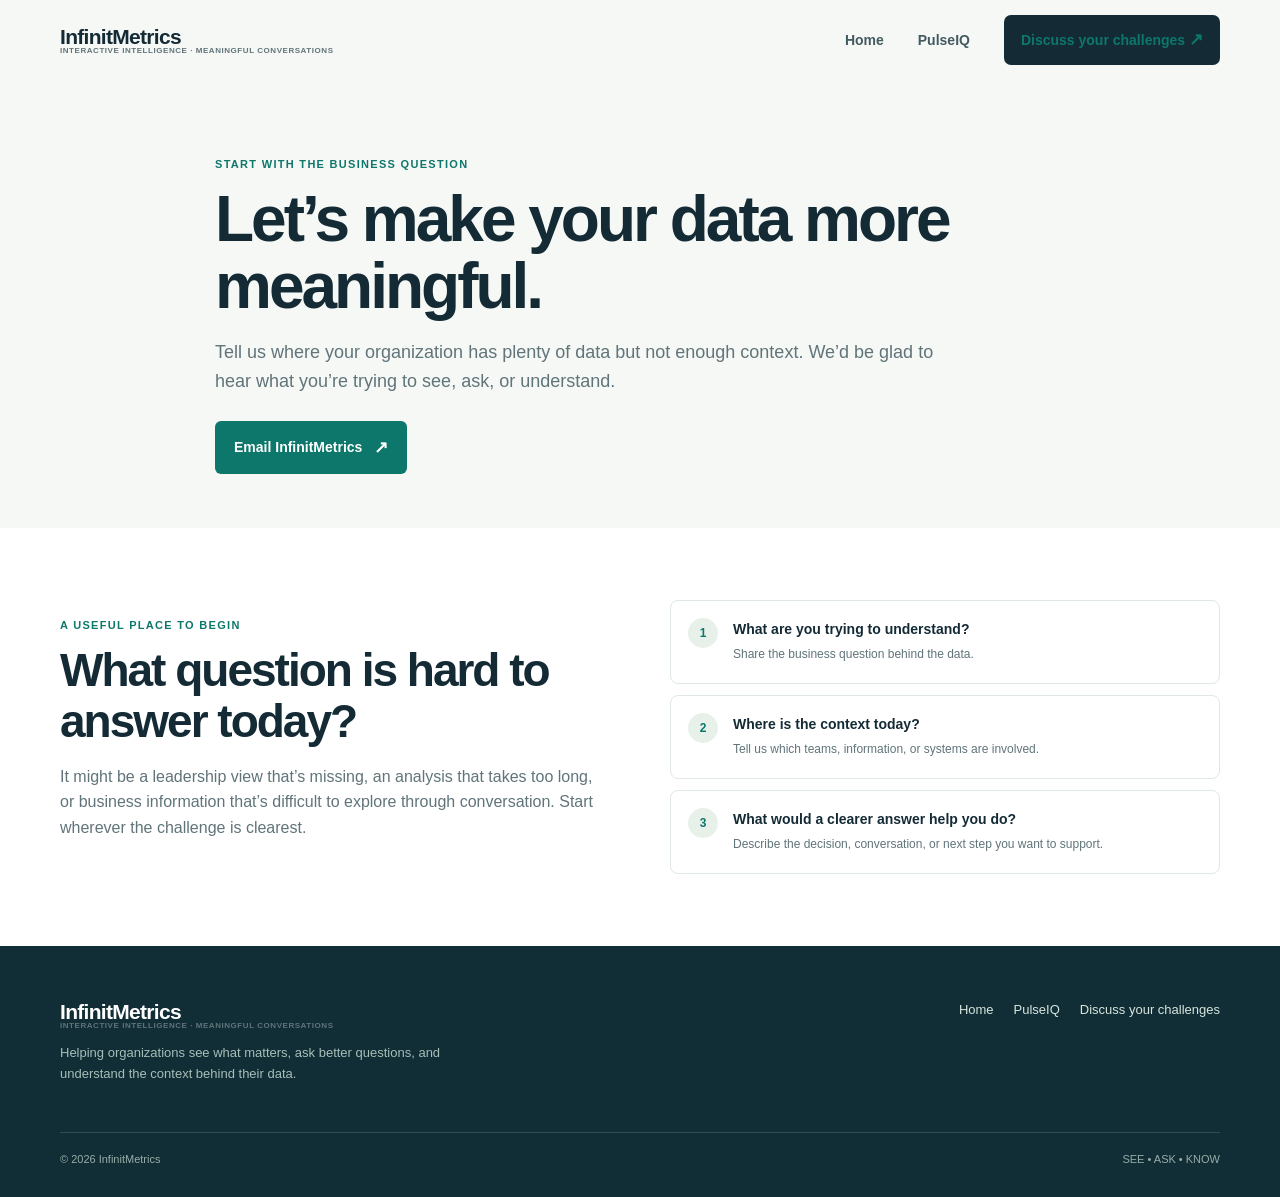
==== discuss.html @ 3799e96c "Add site assets for discuss.html" ====
<!doctype html>
<html lang="en"><head><meta charset="utf-8"><meta name="viewport" content="width=device-width, initial-scale=1"><meta name="description" content="Talk with InfinitMetrics about the business questions your data is not helping you answer."><title>Discuss your challenges | InfinitMetrics</title><link rel="stylesheet" href="assets/site.css"></head><body>
<header class="wrap topbar"><a class="brand" href="index.html"><span>InfinitMetrics<small>INTERACTIVE INTELLIGENCE · MEANINGFUL CONVERSATIONS</small></span></a><button class="menu" aria-label="Open navigation" aria-expanded="false">☰</button><nav class="nav"><a href="index.html">Home</a><a href="pulseiq.html">PulseIQ</a><a class="nav-cta active" href="discuss.html">Discuss your challenges <span class="arrow">↗</span></a></nav></header>
<main><section class="wrap page-hero"><div class="eyebrow">Start with the business question</div><h1>Let’s make your data more meaningful.</h1><p>Tell us where your organization has plenty of data but not enough context. We’d be glad to hear what you’re trying to see, ask, or understand.</p><div class="actions"><a class="button" href="mailto:tgkirubakaran@infinitmetrics.com?subject=InfinitMetrics%20-%20Discuss%20a%20business%20challenge">Email InfinitMetrics <span class="arrow">↗</span></a></div></section>
<section class="band white"><div class="wrap split"><div><div class="eyebrow">A useful place to begin</div><h2>What question is hard to answer today?</h2><p>It might be a leadership view that’s missing, an analysis that takes too long, or business information that’s difficult to explore through conversation. Start wherever the challenge is clearest.</p></div><div class="step-list"><div class="step"><strong>1</strong><div><b>What are you trying to understand?</b><span>Share the business question behind the data.</span></div></div><div class="step"><strong>2</strong><div><b>Where is the context today?</b><span>Tell us which teams, information, or systems are involved.</span></div></div><div class="step"><strong>3</strong><div><b>What would a clearer answer help you do?</b><span>Describe the decision, conversation, or next step you want to support.</span></div></div></div></div></section>
<footer class="footer"><div class="wrap"><div class="footer-main"><div><a class="brand" href="index.html"><span>InfinitMetrics<small>INTERACTIVE INTELLIGENCE · MEANINGFUL CONVERSATIONS</small></span></a><p>Helping organizations see what matters, ask better questions, and understand the context behind their data.</p></div><div class="footer-links"><a href="index.html">Home</a><a href="pulseiq.html">PulseIQ</a><a href="discuss.html">Discuss your challenges</a></div></div><div class="footer-bottom"><span>© 2026 InfinitMetrics</span><span>SEE • ASK • KNOW</span></div></div></footer><script src="assets/site.js"></script></body></html>
---- assets/site.css ----
:root{--ink:#142b36;--muted:#60747a;--paper:#f6f8f5;--white:#fff;--line:#dfe8e2;--green:#0d776b;--lime:#c6f078;--pale:#e8f1e9;--navy:#12323b;--serif:'Segoe UI',Arial,sans-serif;--sans:'Segoe UI',Arial,sans-serif}
*{box-sizing:border-box}html{scroll-behavior:smooth}body{margin:0;background:var(--paper);color:var(--ink);font-family:var(--sans);line-height:1.6}a{color:inherit;text-decoration:none}.wrap{width:min(1160px,calc(100% - 48px));margin:auto}.topbar{height:80px;display:flex;align-items:center;justify-content:space-between}.brand{font:800 21px var(--serif);letter-spacing:-.7px;display:flex;align-items:center;gap:11px}.brand-mark{width:30px;height:30px;border:2px solid var(--green);border-radius:9px;position:relative;transform:rotate(-8deg)}.brand-mark:before,.brand-mark:after{content:"";position:absolute;background:var(--green);border-radius:3px}.brand-mark:before{width:13px;height:3px;top:7px;left:6px}.brand-mark:after{width:3px;height:13px;top:7px;left:6px}.brand small{font:600 9px var(--sans);font-size:8px;letter-spacing:.55px;color:var(--muted);display:block;margin-top:-3px;white-space:nowrap}.nav{display:flex;align-items:center;gap:34px;font-size:14px;font-weight:600;color:#425a60}.nav a:hover,.nav a.active{color:var(--green)}.nav .nav-cta{background:var(--ink);color:#fff;padding:11px 17px;border-radius:7px}.nav .nav-cta:hover{background:var(--green);color:white}.menu{display:none;background:none;border:0;font-size:25px;color:var(--ink)}
.eyebrow{color:var(--green);font-weight:700;letter-spacing:1.3px;text-transform:uppercase;font-size:11px}.hero{padding:72px 0 86px;display:grid;grid-template-columns:1.05fr .95fr;gap:70px;align-items:center}.hero h1{font:700 clamp(42px,5.3vw,66px)/1.06 var(--serif);letter-spacing:-3.4px;margin:17px 0 21px;max-width:690px}.hero p.lead{font-size:18px;color:var(--muted);max-width:555px;margin:0 0 27px;line-height:1.65}.actions{display:flex;align-items:center;gap:13px;flex-wrap:wrap}.button{display:inline-flex;align-items:center;gap:12px;padding:13px 19px;background:var(--green);color:white;border-radius:6px;font-weight:700;font-size:14px}.button:hover{background:var(--ink)}.button.secondary{background:transparent;border:1px solid #c9d7d0;color:var(--ink)}.button.secondary:hover{border-color:var(--green);color:var(--green)}.arrow{font-size:17px}.art{min-height:390px;position:relative;display:grid;place-items:center}.orb{position:absolute;width:340px;height:340px;border-radius:50%;background:radial-gradient(circle at 40% 36%,#e1f4bf 0 9%,#c8e7ae 10% 34%,#d9ebe0 35% 57%,#ecf2e9 58%);filter:saturate(.85)}.orbit{position:absolute;width:390px;height:180px;border:1px solid #9fc7ad;border-radius:50%;transform:rotate(-35deg)}.orbit.two{transform:rotate(52deg);width:410px;height:195px;border-color:#c2d6bc}.node{position:absolute;width:13px;height:13px;border:3px solid #fff;border-radius:50%;background:var(--green);box-shadow:0 0 0 1px #88b69d}.node.n1{top:64px;left:25%}.node.n2{right:13%;top:44%}.node.n3{bottom:52px;left:33%}.node.n4{top:20%;right:31%}.signal-card{position:relative;background:rgba(255,255,255,.93);border:1px solid #e0e9e1;box-shadow:0 22px 54px #3556471b;border-radius:12px;width:min(340px,88%);padding:23px 23px 20px;z-index:1}.signal-top{display:flex;justify-content:space-between;align-items:center;color:var(--muted);font-size:11px;font-weight:700}.signal-live{color:var(--green);display:flex;align-items:center;gap:6px}.signal-live:before{content:"";width:6px;height:6px;background:#5cab6c;border-radius:50%}.signal-card h3{font:700 19px var(--serif);margin:22px 0 5px;letter-spacing:-.5px}.signal-card p{font-size:12px;color:var(--muted);margin:0 0 20px}.mini-flow{display:grid;grid-template-columns:1fr 18px 1fr 18px 1fr;align-items:center;text-align:center}.mini-flow div{padding:12px 4px;background:#f1f6f1;border-radius:6px;font-size:10px;font-weight:700}.mini-flow span{color:#86a793;font-size:13px}.signal-bottom{border-top:1px solid var(--line);margin-top:17px;padding-top:12px;font-size:10px;color:var(--muted);display:flex;justify-content:space-between}.signal-bottom strong{color:var(--ink)}
.band{padding:72px 0}.band.white{background:#fff}.section-head{max-width:680px;margin-bottom:34px}.section-head h2{font:700 clamp(31px,3.8vw,44px)/1.14 var(--serif);letter-spacing:-1.8px;margin:10px 0 12px}.section-head p{color:var(--muted);margin:0;font-size:16px}.three{display:grid;grid-template-columns:repeat(3,1fr);gap:16px}.tile{padding:25px;background:#fff;border:1px solid var(--line);border-radius:9px;min-height:190px}.tile .num{font:700 11px var(--sans);color:var(--green);letter-spacing:1px}.tile h3{font:700 21px var(--serif);letter-spacing:-.5px;margin:18px 0 7px}.tile p{color:var(--muted);font-size:14px;margin:0}.soft-panel{background:var(--pale);border-radius:12px;padding:38px;display:grid;grid-template-columns:1fr auto;gap:30px;align-items:center}.soft-panel h2{font:700 31px/1.2 var(--serif);letter-spacing:-1.1px;margin:0 0 8px}.soft-panel p{color:var(--muted);margin:0;max-width:630px}.iq-grid{display:grid;grid-template-columns:repeat(2,1fr);gap:16px}.iq-card{border:1px solid var(--line);background:white;border-radius:10px;padding:24px;display:flex;gap:17px;align-items:flex-start}.iq-badge{width:44px;height:44px;border-radius:10px;background:var(--pale);display:grid;place-items:center;color:var(--green);font:800 12px var(--serif);flex:none}.iq-card h3{font:700 19px var(--serif);margin:0 0 3px}.iq-card p{font-size:13px;color:var(--muted);margin:0}.status{display:inline-block;color:#627875;background:#f0f3f0;border-radius:20px;padding:3px 9px;font-size:10px;font-weight:700;margin-top:10px}.status.live{background:#e7f5e7;color:#337849}.quote{background:var(--navy);color:#fff;padding:38px;border-radius:12px;display:flex;justify-content:space-between;align-items:center;gap:30px}.quote p{font:600 clamp(20px,2.8vw,29px)/1.3 var(--serif);letter-spacing:-.7px;margin:0;max-width:700px}.quote .button{background:var(--lime);color:var(--ink);white-space:nowrap}.quote .button:hover{background:#fff}.split{display:grid;grid-template-columns:1fr 1fr;gap:60px;align-items:center}.split h2{font:700 clamp(32px,4vw,46px)/1.12 var(--serif);letter-spacing:-2px;margin:10px 0}.split p{color:var(--muted)}.step-list{display:grid;gap:11px}.step{display:flex;gap:15px;align-items:flex-start;padding:17px;background:#fff;border:1px solid var(--line);border-radius:8px}.step strong{font:700 12px var(--sans);color:var(--green);background:var(--pale);width:30px;height:30px;border-radius:50%;display:grid;place-items:center;flex:none}.step b{display:block;font-size:14px}.step span{font-size:12px;color:var(--muted)}
.page-hero{padding:76px 0 54px;max-width:850px}.page-hero h1{font:700 clamp(43px,5.5vw,64px)/1.05 var(--serif);letter-spacing:-3px;margin:12px 0 18px}.page-hero p{font-size:18px;color:var(--muted);max-width:720px;margin:0}.page-hero .actions{margin-top:25px}.detail-grid{display:grid;grid-template-columns:repeat(3,1fr);gap:15px}.detail-card{border:1px solid var(--line);background:white;border-radius:9px;padding:23px}.detail-card .symbol{color:var(--green);font-size:20px}.detail-card h3{font:700 18px var(--serif);margin:13px 0 7px}.detail-card p{font-size:13px;color:var(--muted);margin:0}.footer{padding:54px 0 28px;background:#112d36;color:#d7e5dd}.footer-main{display:flex;justify-content:space-between;gap:35px;padding-bottom:35px}.footer .brand{color:#fff}.footer .brand-mark{border-color:#a9d885}.footer .brand-mark:before,.footer .brand-mark:after{background:#a9d885}.footer p{color:#a8beb8;font-size:13px;max-width:390px}.footer-links{display:flex;gap:20px;flex-wrap:wrap;font-size:13px;color:#d7e5dd}.footer-bottom{border-top:1px solid #ffffff24;padding-top:18px;color:#97ada7;font-size:11px;display:flex;justify-content:space-between}.placeholder{font-size:10px;color:#73847d;margin-top:12px}.case-flow{display:grid;grid-template-columns:repeat(4,1fr);gap:12px;margin:28px 0}.case-step{padding:19px;border-top:2px solid var(--green);background:#fff}.case-step small{color:var(--green);font-weight:700;letter-spacing:1px}.case-step h3{font:700 17px var(--serif);margin:10px 0 5px}.case-step p{font-size:12px;color:var(--muted);margin:0}.note{padding:14px 16px;border-left:3px solid #aec98a;background:#f1f5eb;color:#64756c;font-size:12px;margin-top:21px}
@media(max-width:850px){.hero{grid-template-columns:1fr;gap:22px;padding:52px 0 58px}.art{min-height:330px}.orb{width:290px;height:290px}.orbit{width:340px}.split{gap:28px}.three,.detail-grid{grid-template-columns:1fr}.case-flow{grid-template-columns:repeat(2,1fr)}}
@media(max-width:650px){.wrap{width:min(100% - 34px,1160px)}.topbar{height:70px}.menu{display:block}.nav{display:none;position:absolute;z-index:9;top:65px;left:0;right:0;background:white;padding:18px 22px 22px;border-bottom:1px solid var(--line);box-shadow:0 16px 20px #152e3512;align-items:stretch;gap:0;flex-direction:column}.nav.open{display:flex}.nav a{padding:12px 4px}.nav .nav-cta{text-align:center;margin-top:8px}.hero h1,.page-hero h1{letter-spacing:-2.2px}.hero p.lead,.page-hero p{font-size:16px}.hero{padding-top:42px}.art{min-height:300px}.orb{width:255px;height:255px}.orbit{width:310px;height:150px}.signal-card{padding:18px}.band{padding:53px 0}.three,.iq-grid,.split{grid-template-columns:1fr}.soft-panel{grid-template-columns:1fr;padding:26px}.quote{align-items:flex-start;flex-direction:column;padding:28px}.case-flow{grid-template-columns:1fr}.footer-main{flex-direction:column}.footer-bottom{gap:15px;flex-direction:column}.page-hero{padding:49px 0 34px}}
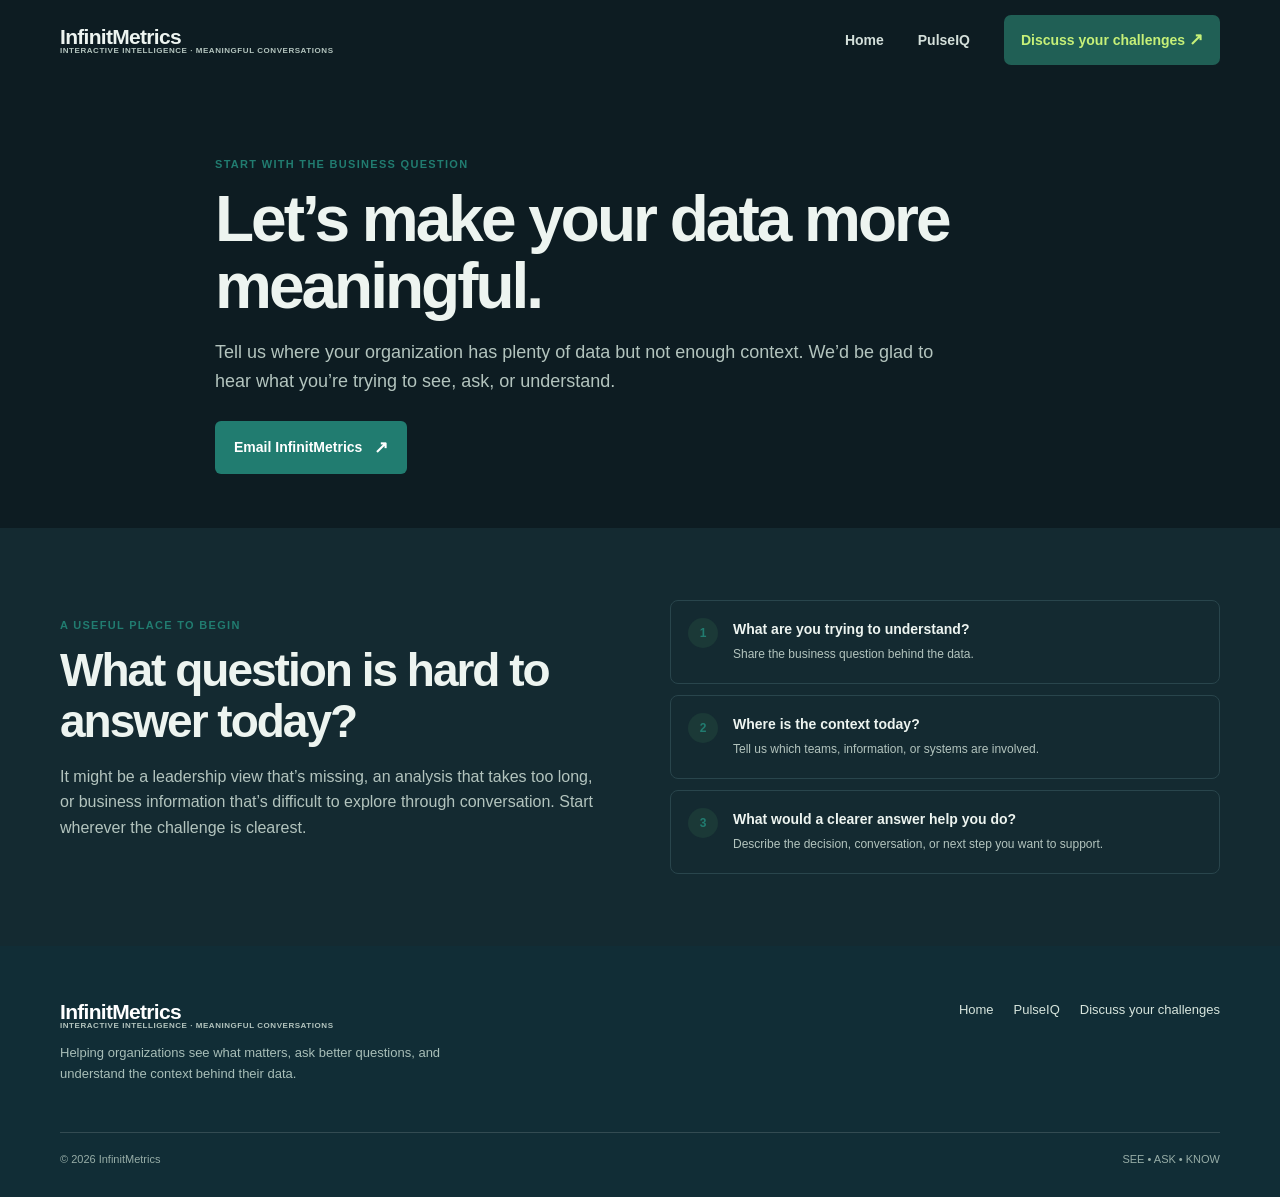
==== commit 569133ae: "Fix Home navigation and redirect old draft URL" ====
--- a/discuss.html
+++ b/discuss.html
@@ -1,6 +1,8 @@
 <!doctype html>
 <html lang="en"><head><meta charset="utf-8"><meta name="viewport" content="width=device-width, initial-scale=1"><meta name="description" content="Talk with InfinitMetrics about the business questions your data is not helping you answer."><title>Discuss your challenges | InfinitMetrics</title><link rel="stylesheet" href="assets/site.css"></head><body>
-<header class="wrap topbar"><a class="brand" href="index.html"><span>InfinitMetrics<small>INTERACTIVE INTELLIGENCE · MEANINGFUL CONVERSATIONS</small></span></a><button class="menu" aria-label="Open navigation" aria-expanded="false">☰</button><nav class="nav"><a href="index.html">Home</a><a href="pulseiq.html">PulseIQ</a><a class="nav-cta active" href="discuss.html">Discuss your challenges <span class="arrow">↗</span></a></nav></header>
+<header class="wrap topbar"><a class="brand" href="/"><span>InfinitMetrics<small>INTERACTIVE INTELLIGENCE · MEANINGFUL CONVERSATIONS</small></span></a><button class="menu" aria-label="Open navigation" aria-expanded="false">☰</button><nav class="nav"><a href="/">Home</a><a href="pulseiq.html">PulseIQ</a><a class="nav-cta active" href="discuss.html">Discuss your challenges <span class="arrow">↗</span></a></nav></header>
 <main><section class="wrap page-hero"><div class="eyebrow">Start with the business question</div><h1>Let’s make your data more meaningful.</h1><p>Tell us where your organization has plenty of data but not enough context. We’d be glad to hear what you’re trying to see, ask, or understand.</p><div class="actions"><a class="button" href="mailto:tgkirubakaran@infinitmetrics.com?subject=InfinitMetrics%20-%20Discuss%20a%20business%20challenge">Email InfinitMetrics <span class="arrow">↗</span></a></div></section>
-<section class="band white"><div class="wrap split"><div><div class="eyebrow">A useful place to begin</div><h2>What question is hard to answer today?</h2><p>It might be a leadership view that’s missing, an analysis that takes too long, or business information that’s difficult to explore through conversation. Start wherever the challenge is clearest.</p></div><div class="step-list"><div class="step"><strong>1</strong><div><b>What are you trying to understand?</b><span>Share the business question behind the data.</span></div></div><div class="step"><strong>2</strong><div><b>Where is the context today?</b><span>Tell us which teams, information, or systems are involved.</span></div></div><div class="step"><strong>3</strong><div><b>What would a clearer answer help you do?</b><span>Describe the decision, conversation, or next step you want to support.</span></div></div></div></div></section>
-<footer class="footer"><div class="wrap"><div class="footer-main"><div><a class="brand" href="index.html"><span>InfinitMetrics<small>INTERACTIVE INTELLIGENCE · MEANINGFUL CONVERSATIONS</small></span></a><p>Helping organizations see what matters, ask better questions, and understand the context behind their data.</p></div><div class="footer-links"><a href="index.html">Home</a><a href="pulseiq.html">PulseIQ</a><a href="discuss.html">Discuss your challenges</a></div></div><div class="footer-bottom"><span>© 2026 InfinitMetrics</span><span>SEE • ASK • KNOW</span></div></div></footer><script src="assets/site.js"></script></body></html>
+<section class="band white"><div class="wrap split"><div><div class="eyebrow">A useful place to begin</div><h2>What question is hard to answer today?</h2><p>It might be a leadership view that’s missing, an analysis that takes too long, or business information that’s difficult to explore through conversation. Start wherever the challenge is clearest.</p></div><div class="step-list"><div class="step"><strong>1</strong><div><b>What are you trying to understand?</b><span>Share the business question behind the data.</span></div></div><div class="step"><strong>2</strong><div><b>Where is the context today?</b><span>Tell us which teams, information, or systems are involved.</span></div></div><div class="step"><strong>3</strong><div><b>What would a clearer answer help you do?</b><span>Describe the decision, conversation, or next step you want to support.</span></div></div></div></div></section></main>
+<footer class="footer"><div class="wrap"><div class="footer-main"><div><a class="brand" href="/"><span>InfinitMetrics<small>INTERACTIVE INTELLIGENCE · MEANINGFUL CONVERSATIONS</small></span></a><p>Helping organizations see what matters, ask better questions, and understand the context behind their data.</p></div><div class="footer-links"><a href="/">Home</a><a href="pulseiq.html">PulseIQ</a><a href="discuss.html">Discuss your challenges</a></div></div><div class="footer-bottom"><span>© 2026 InfinitMetrics</span><span>SEE • ASK • KNOW</span></div></div></footer><script src="assets/site.js"></script></body></html>
+
+
--- a/assets/site.css
+++ b/assets/site.css
@@ -1,8 +1,13 @@
-:root{--ink:#142b36;--muted:#60747a;--paper:#f6f8f5;--white:#fff;--line:#dfe8e2;--green:#0d776b;--lime:#c6f078;--pale:#e8f1e9;--navy:#12323b;--serif:'Segoe UI',Arial,sans-serif;--sans:'Segoe UI',Arial,sans-serif}
-*{box-sizing:border-box}html{scroll-behavior:smooth}body{margin:0;background:var(--paper);color:var(--ink);font-family:var(--sans);line-height:1.6}a{color:inherit;text-decoration:none}.wrap{width:min(1160px,calc(100% - 48px));margin:auto}.topbar{height:80px;display:flex;align-items:center;justify-content:space-between}.brand{font:800 21px var(--serif);letter-spacing:-.7px;display:flex;align-items:center;gap:11px}.brand-mark{width:30px;height:30px;border:2px solid var(--green);border-radius:9px;position:relative;transform:rotate(-8deg)}.brand-mark:before,.brand-mark:after{content:"";position:absolute;background:var(--green);border-radius:3px}.brand-mark:before{width:13px;height:3px;top:7px;left:6px}.brand-mark:after{width:3px;height:13px;top:7px;left:6px}.brand small{font:600 9px var(--sans);font-size:8px;letter-spacing:.55px;color:var(--muted);display:block;margin-top:-3px;white-space:nowrap}.nav{display:flex;align-items:center;gap:34px;font-size:14px;font-weight:600;color:#425a60}.nav a:hover,.nav a.active{color:var(--green)}.nav .nav-cta{background:var(--ink);color:#fff;padding:11px 17px;border-radius:7px}.nav .nav-cta:hover{background:var(--green);color:white}.menu{display:none;background:none;border:0;font-size:25px;color:var(--ink)}
+:root{--ink:#edf4f0;--muted:#b3c4be;--paper:#0d1c22;--white:#142a31;--line:#29454c;--green:#217c70;--lime:#c6f078;--pale:#1b3937;--navy:#09181e;--serif:'Segoe UI',Arial,sans-serif;--sans:'Segoe UI',Arial,sans-serif}
+*{box-sizing:border-box}html{scroll-behavior:smooth}body{margin:0;background:var(--paper);color:var(--ink);font-family:var(--sans);line-height:1.6}a{color:inherit;text-decoration:none}.wrap{width:min(1160px,calc(100% - 48px));margin:auto}.topbar{height:80px;display:flex;align-items:center;justify-content:space-between}.brand{font:800 21px var(--serif);letter-spacing:-.7px;display:flex;align-items:center;gap:11px}.brand-mark{width:30px;height:30px;border:2px solid var(--green);border-radius:9px;position:relative;transform:rotate(-8deg)}.brand-mark:before,.brand-mark:after{content:"";position:absolute;background:var(--green);border-radius:3px}.brand-mark:before{width:13px;height:3px;top:7px;left:6px}.brand-mark:after{width:3px;height:13px;top:7px;left:6px}.brand small{font:600 9px var(--sans);font-size:8px;letter-spacing:.55px;color:var(--muted);display:block;margin-top:-3px;white-space:nowrap}.nav{display:flex;align-items:center;gap:34px;font-size:14px;font-weight:600;color:#d3dfda}.nav a:hover,.nav a.active{color:var(--green)}.nav .nav-cta{background:#205f55;color:#fff;padding:11px 17px;border-radius:7px}.nav .nav-cta:hover{background:var(--green);color:white}.menu{display:none;background:none;border:0;font-size:25px;color:var(--ink)}
 .eyebrow{color:var(--green);font-weight:700;letter-spacing:1.3px;text-transform:uppercase;font-size:11px}.hero{padding:72px 0 86px;display:grid;grid-template-columns:1.05fr .95fr;gap:70px;align-items:center}.hero h1{font:700 clamp(42px,5.3vw,66px)/1.06 var(--serif);letter-spacing:-3.4px;margin:17px 0 21px;max-width:690px}.hero p.lead{font-size:18px;color:var(--muted);max-width:555px;margin:0 0 27px;line-height:1.65}.actions{display:flex;align-items:center;gap:13px;flex-wrap:wrap}.button{display:inline-flex;align-items:center;gap:12px;padding:13px 19px;background:var(--green);color:white;border-radius:6px;font-weight:700;font-size:14px}.button:hover{background:var(--ink)}.button.secondary{background:transparent;border:1px solid #c9d7d0;color:var(--ink)}.button.secondary:hover{border-color:var(--green);color:var(--green)}.arrow{font-size:17px}.art{min-height:390px;position:relative;display:grid;place-items:center}.orb{position:absolute;width:340px;height:340px;border-radius:50%;background:radial-gradient(circle at 40% 36%,#e1f4bf 0 9%,#c8e7ae 10% 34%,#d9ebe0 35% 57%,#ecf2e9 58%);filter:saturate(.85)}.orbit{position:absolute;width:390px;height:180px;border:1px solid #9fc7ad;border-radius:50%;transform:rotate(-35deg)}.orbit.two{transform:rotate(52deg);width:410px;height:195px;border-color:#c2d6bc}.node{position:absolute;width:13px;height:13px;border:3px solid #fff;border-radius:50%;background:var(--green);box-shadow:0 0 0 1px #88b69d}.node.n1{top:64px;left:25%}.node.n2{right:13%;top:44%}.node.n3{bottom:52px;left:33%}.node.n4{top:20%;right:31%}.signal-card{position:relative;background:rgba(255,255,255,.93);border:1px solid #e0e9e1;box-shadow:0 22px 54px #3556471b;border-radius:12px;width:min(340px,88%);padding:23px 23px 20px;z-index:1}.signal-top{display:flex;justify-content:space-between;align-items:center;color:var(--muted);font-size:11px;font-weight:700}.signal-live{color:var(--green);display:flex;align-items:center;gap:6px}.signal-live:before{content:"";width:6px;height:6px;background:#5cab6c;border-radius:50%}.signal-card h3{font:700 19px var(--serif);margin:22px 0 5px;letter-spacing:-.5px}.signal-card p{font-size:12px;color:var(--muted);margin:0 0 20px}.mini-flow{display:grid;grid-template-columns:1fr 18px 1fr 18px 1fr;align-items:center;text-align:center}.mini-flow div{padding:12px 4px;background:#f1f6f1;border-radius:6px;font-size:10px;font-weight:700}.mini-flow span{color:#86a793;font-size:13px}.signal-bottom{border-top:1px solid var(--line);margin-top:17px;padding-top:12px;font-size:10px;color:var(--muted);display:flex;justify-content:space-between}.signal-bottom strong{color:var(--ink)}
-.band{padding:72px 0}.band.white{background:#fff}.section-head{max-width:680px;margin-bottom:34px}.section-head h2{font:700 clamp(31px,3.8vw,44px)/1.14 var(--serif);letter-spacing:-1.8px;margin:10px 0 12px}.section-head p{color:var(--muted);margin:0;font-size:16px}.three{display:grid;grid-template-columns:repeat(3,1fr);gap:16px}.tile{padding:25px;background:#fff;border:1px solid var(--line);border-radius:9px;min-height:190px}.tile .num{font:700 11px var(--sans);color:var(--green);letter-spacing:1px}.tile h3{font:700 21px var(--serif);letter-spacing:-.5px;margin:18px 0 7px}.tile p{color:var(--muted);font-size:14px;margin:0}.soft-panel{background:var(--pale);border-radius:12px;padding:38px;display:grid;grid-template-columns:1fr auto;gap:30px;align-items:center}.soft-panel h2{font:700 31px/1.2 var(--serif);letter-spacing:-1.1px;margin:0 0 8px}.soft-panel p{color:var(--muted);margin:0;max-width:630px}.iq-grid{display:grid;grid-template-columns:repeat(2,1fr);gap:16px}.iq-card{border:1px solid var(--line);background:white;border-radius:10px;padding:24px;display:flex;gap:17px;align-items:flex-start}.iq-badge{width:44px;height:44px;border-radius:10px;background:var(--pale);display:grid;place-items:center;color:var(--green);font:800 12px var(--serif);flex:none}.iq-card h3{font:700 19px var(--serif);margin:0 0 3px}.iq-card p{font-size:13px;color:var(--muted);margin:0}.status{display:inline-block;color:#627875;background:#f0f3f0;border-radius:20px;padding:3px 9px;font-size:10px;font-weight:700;margin-top:10px}.status.live{background:#e7f5e7;color:#337849}.quote{background:var(--navy);color:#fff;padding:38px;border-radius:12px;display:flex;justify-content:space-between;align-items:center;gap:30px}.quote p{font:600 clamp(20px,2.8vw,29px)/1.3 var(--serif);letter-spacing:-.7px;margin:0;max-width:700px}.quote .button{background:var(--lime);color:var(--ink);white-space:nowrap}.quote .button:hover{background:#fff}.split{display:grid;grid-template-columns:1fr 1fr;gap:60px;align-items:center}.split h2{font:700 clamp(32px,4vw,46px)/1.12 var(--serif);letter-spacing:-2px;margin:10px 0}.split p{color:var(--muted)}.step-list{display:grid;gap:11px}.step{display:flex;gap:15px;align-items:flex-start;padding:17px;background:#fff;border:1px solid var(--line);border-radius:8px}.step strong{font:700 12px var(--sans);color:var(--green);background:var(--pale);width:30px;height:30px;border-radius:50%;display:grid;place-items:center;flex:none}.step b{display:block;font-size:14px}.step span{font-size:12px;color:var(--muted)}
-.page-hero{padding:76px 0 54px;max-width:850px}.page-hero h1{font:700 clamp(43px,5.5vw,64px)/1.05 var(--serif);letter-spacing:-3px;margin:12px 0 18px}.page-hero p{font-size:18px;color:var(--muted);max-width:720px;margin:0}.page-hero .actions{margin-top:25px}.detail-grid{display:grid;grid-template-columns:repeat(3,1fr);gap:15px}.detail-card{border:1px solid var(--line);background:white;border-radius:9px;padding:23px}.detail-card .symbol{color:var(--green);font-size:20px}.detail-card h3{font:700 18px var(--serif);margin:13px 0 7px}.detail-card p{font-size:13px;color:var(--muted);margin:0}.footer{padding:54px 0 28px;background:#112d36;color:#d7e5dd}.footer-main{display:flex;justify-content:space-between;gap:35px;padding-bottom:35px}.footer .brand{color:#fff}.footer .brand-mark{border-color:#a9d885}.footer .brand-mark:before,.footer .brand-mark:after{background:#a9d885}.footer p{color:#a8beb8;font-size:13px;max-width:390px}.footer-links{display:flex;gap:20px;flex-wrap:wrap;font-size:13px;color:#d7e5dd}.footer-bottom{border-top:1px solid #ffffff24;padding-top:18px;color:#97ada7;font-size:11px;display:flex;justify-content:space-between}.placeholder{font-size:10px;color:#73847d;margin-top:12px}.case-flow{display:grid;grid-template-columns:repeat(4,1fr);gap:12px;margin:28px 0}.case-step{padding:19px;border-top:2px solid var(--green);background:#fff}.case-step small{color:var(--green);font-weight:700;letter-spacing:1px}.case-step h3{font:700 17px var(--serif);margin:10px 0 5px}.case-step p{font-size:12px;color:var(--muted);margin:0}.note{padding:14px 16px;border-left:3px solid #aec98a;background:#f1f5eb;color:#64756c;font-size:12px;margin-top:21px}
+.band{padding:72px 0}.band.white{background:var(--white)}.section-head{max-width:680px;margin-bottom:34px}.section-head h2{font:700 clamp(31px,3.8vw,44px)/1.14 var(--serif);letter-spacing:-1.8px;margin:10px 0 12px}.section-head p{color:var(--muted);margin:0;font-size:16px}.three{display:grid;grid-template-columns:repeat(3,1fr);gap:16px}.tile{padding:25px;background:var(--white);border:1px solid var(--line);border-radius:9px;min-height:190px}.tile .num{font:700 11px var(--sans);color:var(--green);letter-spacing:1px}.tile h3{font:700 21px var(--serif);letter-spacing:-.5px;margin:18px 0 7px}.tile p{color:var(--muted);font-size:14px;margin:0}.soft-panel{background:var(--pale);border-radius:12px;padding:38px;display:grid;grid-template-columns:1fr auto;gap:30px;align-items:center}.soft-panel h2{font:700 31px/1.2 var(--serif);letter-spacing:-1.1px;margin:0 0 8px}.soft-panel p{color:var(--muted);margin:0;max-width:630px}.iq-grid{display:grid;grid-template-columns:repeat(2,1fr);gap:16px}.iq-card{border:1px solid var(--line);background:white;border-radius:10px;padding:24px;display:flex;gap:17px;align-items:flex-start}.iq-badge{width:44px;height:44px;border-radius:10px;background:var(--pale);display:grid;place-items:center;color:var(--green);font:800 12px var(--serif);flex:none}.iq-card h3{font:700 19px var(--serif);margin:0 0 3px}.iq-card p{font-size:13px;color:var(--muted);margin:0}.status{display:inline-block;color:#627875;background:#f0f3f0;border-radius:20px;padding:3px 9px;font-size:10px;font-weight:700;margin-top:10px}.status.live{background:#e7f5e7;color:#337849}.quote{background:var(--navy);color:#fff;padding:38px;border-radius:12px;display:flex;justify-content:space-between;align-items:center;gap:30px}.quote p{font:600 clamp(20px,2.8vw,29px)/1.3 var(--serif);letter-spacing:-.7px;margin:0;max-width:700px}.quote .button{background:var(--lime);color:#142b36;white-space:nowrap}.quote .button:hover{background:#fff}.split{display:grid;grid-template-columns:1fr 1fr;gap:60px;align-items:center}.split h2{font:700 clamp(32px,4vw,46px)/1.12 var(--serif);letter-spacing:-2px;margin:10px 0}.split p{color:var(--muted)}.step-list{display:grid;gap:11px}.step{display:flex;gap:15px;align-items:flex-start;padding:17px;background:var(--white);border:1px solid var(--line);border-radius:8px}.step strong{font:700 12px var(--sans);color:var(--green);background:var(--pale);width:30px;height:30px;border-radius:50%;display:grid;place-items:center;flex:none}.step b{display:block;font-size:14px}.step span{font-size:12px;color:var(--muted)}
+.page-hero{padding:76px 0 54px;max-width:850px}.page-hero h1{font:700 clamp(43px,5.5vw,64px)/1.05 var(--serif);letter-spacing:-3px;margin:12px 0 18px}.page-hero p{font-size:18px;color:var(--muted);max-width:720px;margin:0}.page-hero .actions{margin-top:25px}.detail-grid{display:grid;grid-template-columns:repeat(3,1fr);gap:15px}.detail-card{border:1px solid var(--line);background:var(--white);border-radius:9px;padding:23px}.detail-card .symbol{color:var(--green);font-size:20px}.detail-card h3{font:700 18px var(--serif);margin:13px 0 7px}.detail-card p{font-size:13px;color:var(--muted);margin:0}.footer{padding:54px 0 28px;background:#112d36;color:#d7e5dd}.footer-main{display:flex;justify-content:space-between;gap:35px;padding-bottom:35px}.footer .brand{color:#fff}.footer .brand-mark{border-color:#a9d885}.footer .brand-mark:before,.footer .brand-mark:after{background:#a9d885}.footer p{color:#a8beb8;font-size:13px;max-width:390px}.footer-links{display:flex;gap:20px;flex-wrap:wrap;font-size:13px;color:#d7e5dd}.footer-bottom{border-top:1px solid #ffffff24;padding-top:18px;color:#97ada7;font-size:11px;display:flex;justify-content:space-between}.placeholder{font-size:10px;color:#73847d;margin-top:12px}.case-flow{display:grid;grid-template-columns:repeat(4,1fr);gap:12px;margin:28px 0}.case-step{padding:19px;border-top:2px solid var(--green);background:#fff}.case-step small{color:var(--green);font-weight:700;letter-spacing:1px}.case-step h3{font:700 17px var(--serif);margin:10px 0 5px}.case-step p{font-size:12px;color:var(--muted);margin:0}.note{padding:14px 16px;border-left:3px solid #aec98a;background:#f1f5eb;color:#64756c;font-size:12px;margin-top:21px}
 @media(max-width:850px){.hero{grid-template-columns:1fr;gap:22px;padding:52px 0 58px}.art{min-height:330px}.orb{width:290px;height:290px}.orbit{width:340px}.split{gap:28px}.three,.detail-grid{grid-template-columns:1fr}.case-flow{grid-template-columns:repeat(2,1fr)}}
 @media(max-width:650px){.wrap{width:min(100% - 34px,1160px)}.topbar{height:70px}.menu{display:block}.nav{display:none;position:absolute;z-index:9;top:65px;left:0;right:0;background:white;padding:18px 22px 22px;border-bottom:1px solid var(--line);box-shadow:0 16px 20px #152e3512;align-items:stretch;gap:0;flex-direction:column}.nav.open{display:flex}.nav a{padding:12px 4px}.nav .nav-cta{text-align:center;margin-top:8px}.hero h1,.page-hero h1{letter-spacing:-2.2px}.hero p.lead,.page-hero p{font-size:16px}.hero{padding-top:42px}.art{min-height:300px}.orb{width:255px;height:255px}.orbit{width:310px;height:150px}.signal-card{padding:18px}.band{padding:53px 0}.three,.iq-grid,.split{grid-template-columns:1fr}.soft-panel{grid-template-columns:1fr;padding:26px}.quote{align-items:flex-start;flex-direction:column;padding:28px}.case-flow{grid-template-columns:1fr}.footer-main{flex-direction:column}.footer-bottom{gap:15px;flex-direction:column}.page-hero{padding:49px 0 34px}}
 
+
+
+/* Local review draft: dark surfaces for the revised launch palette */
+.signal-card{background:rgba(20,42,49,.96);border-color:#29454c;color:var(--ink);box-shadow:0 22px 54px #0005}.signal-card h3{color:var(--ink)}.signal-card p{color:var(--muted)}.mini-flow div{background:#1b3937;color:var(--ink)}.orbit{border-color:#426861}.orbit.two{border-color:#31534e}.node{border-color:#142a31;box-shadow:0 0 0 1px #88b69d}.iq-card,.case-step{background:var(--white);color:var(--ink)}.status{color:#d4e5dd;background:#27423f}.status.live{background:#234b3d;color:#bce98b}.note{background:#1b3937;color:#c4d6ce}.nav{color:#d3dfda}.nav a:hover,.nav a.active{color:var(--lime)}
+@media(max-width:650px){.nav{background:#142a31}}
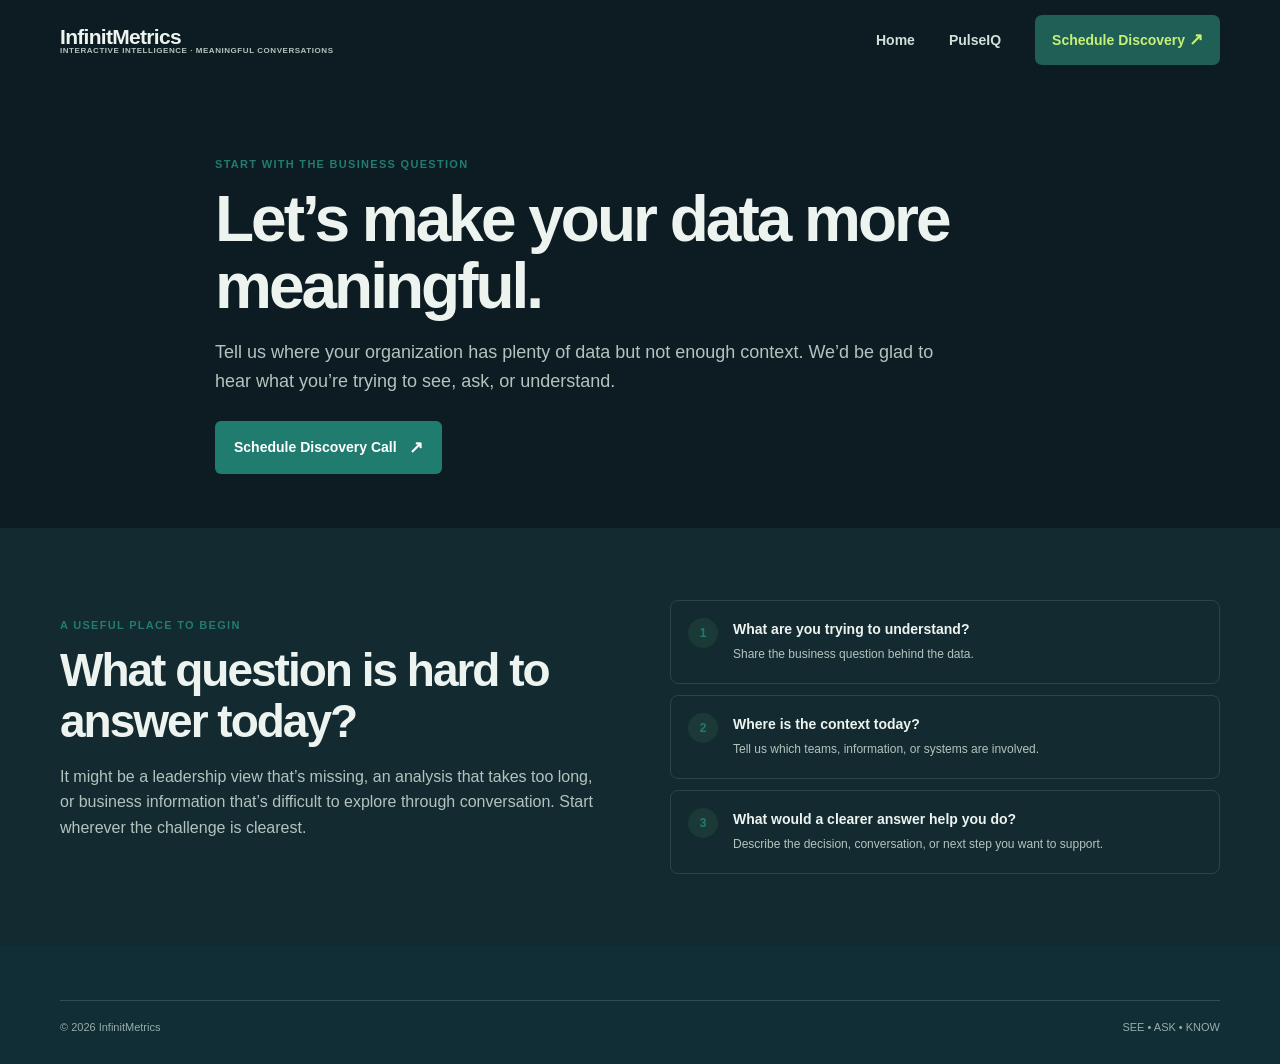
==== commit f3f6de79: "Remove footer branding and retain bottom bar" ====
--- a/discuss.html
+++ b/discuss.html
@@ -1,8 +1,13 @@
 <!doctype html>
-<html lang="en"><head><meta charset="utf-8"><meta name="viewport" content="width=device-width, initial-scale=1"><meta name="description" content="Talk with InfinitMetrics about the business questions your data is not helping you answer."><title>Discuss your challenges | InfinitMetrics</title><link rel="stylesheet" href="assets/site.css"></head><body>
-<header class="wrap topbar"><a class="brand" href="/"><span>InfinitMetrics<small>INTERACTIVE INTELLIGENCE · MEANINGFUL CONVERSATIONS</small></span></a><button class="menu" aria-label="Open navigation" aria-expanded="false">☰</button><nav class="nav"><a href="/">Home</a><a href="pulseiq.html">PulseIQ</a><a class="nav-cta active" href="discuss.html">Discuss your challenges <span class="arrow">↗</span></a></nav></header>
-<main><section class="wrap page-hero"><div class="eyebrow">Start with the business question</div><h1>Let’s make your data more meaningful.</h1><p>Tell us where your organization has plenty of data but not enough context. We’d be glad to hear what you’re trying to see, ask, or understand.</p><div class="actions"><a class="button" href="mailto:tgkirubakaran@infinitmetrics.com?subject=InfinitMetrics%20-%20Discuss%20a%20business%20challenge">Email InfinitMetrics <span class="arrow">↗</span></a></div></section>
+<html lang="en"><head><meta charset="utf-8"><meta name="viewport" content="width=device-width, initial-scale=1"><meta name="description" content="Talk with InfinitMetrics about the business questions your data is not helping you answer."><title>Schedule Discovery | InfinitMetrics</title><link rel="stylesheet" href="assets/site.css"></head><body>
+<header class="wrap topbar"><a class="brand" href="/"><span>InfinitMetrics<small>INTERACTIVE INTELLIGENCE · MEANINGFUL CONVERSATIONS</small></span></a><button class="menu" aria-label="Open navigation" aria-expanded="false">☰</button><nav class="nav"><a href="/">Home</a><a href="pulseiq.html">PulseIQ</a><a class="nav-cta active" href="discuss.html">Schedule Discovery <span class="arrow">↗</span></a></nav></header>
+<main><section class="wrap page-hero"><div class="eyebrow">Start with the business question</div><h1>Let’s make your data more meaningful.</h1><p>Tell us where your organization has plenty of data but not enough context. We’d be glad to hear what you’re trying to see, ask, or understand.</p><div class="actions"><a class="button" href="mailto:tgkirubakaran@infinitmetrics.com?subject=InfinitMetrics%20-%20Schedule%20Discovery%20Call">Schedule Discovery Call <span class="arrow">↗</span></a></div></section>
 <section class="band white"><div class="wrap split"><div><div class="eyebrow">A useful place to begin</div><h2>What question is hard to answer today?</h2><p>It might be a leadership view that’s missing, an analysis that takes too long, or business information that’s difficult to explore through conversation. Start wherever the challenge is clearest.</p></div><div class="step-list"><div class="step"><strong>1</strong><div><b>What are you trying to understand?</b><span>Share the business question behind the data.</span></div></div><div class="step"><strong>2</strong><div><b>Where is the context today?</b><span>Tell us which teams, information, or systems are involved.</span></div></div><div class="step"><strong>3</strong><div><b>What would a clearer answer help you do?</b><span>Describe the decision, conversation, or next step you want to support.</span></div></div></div></div></section></main>
-<footer class="footer"><div class="wrap"><div class="footer-main"><div><a class="brand" href="/"><span>InfinitMetrics<small>INTERACTIVE INTELLIGENCE · MEANINGFUL CONVERSATIONS</small></span></a><p>Helping organizations see what matters, ask better questions, and understand the context behind their data.</p></div><div class="footer-links"><a href="/">Home</a><a href="pulseiq.html">PulseIQ</a><a href="discuss.html">Discuss your challenges</a></div></div><div class="footer-bottom"><span>© 2026 InfinitMetrics</span><span>SEE • ASK • KNOW</span></div></div></footer><script src="assets/site.js"></script></body></html>
+<footer class="footer"><div class="wrap"><div class="footer-bottom"><span>© 2026 InfinitMetrics</span><span>SEE • ASK • KNOW</span></div></div></footer><script src="assets/site.js"></script></body></html>
 
 
+
+
+
+
+
